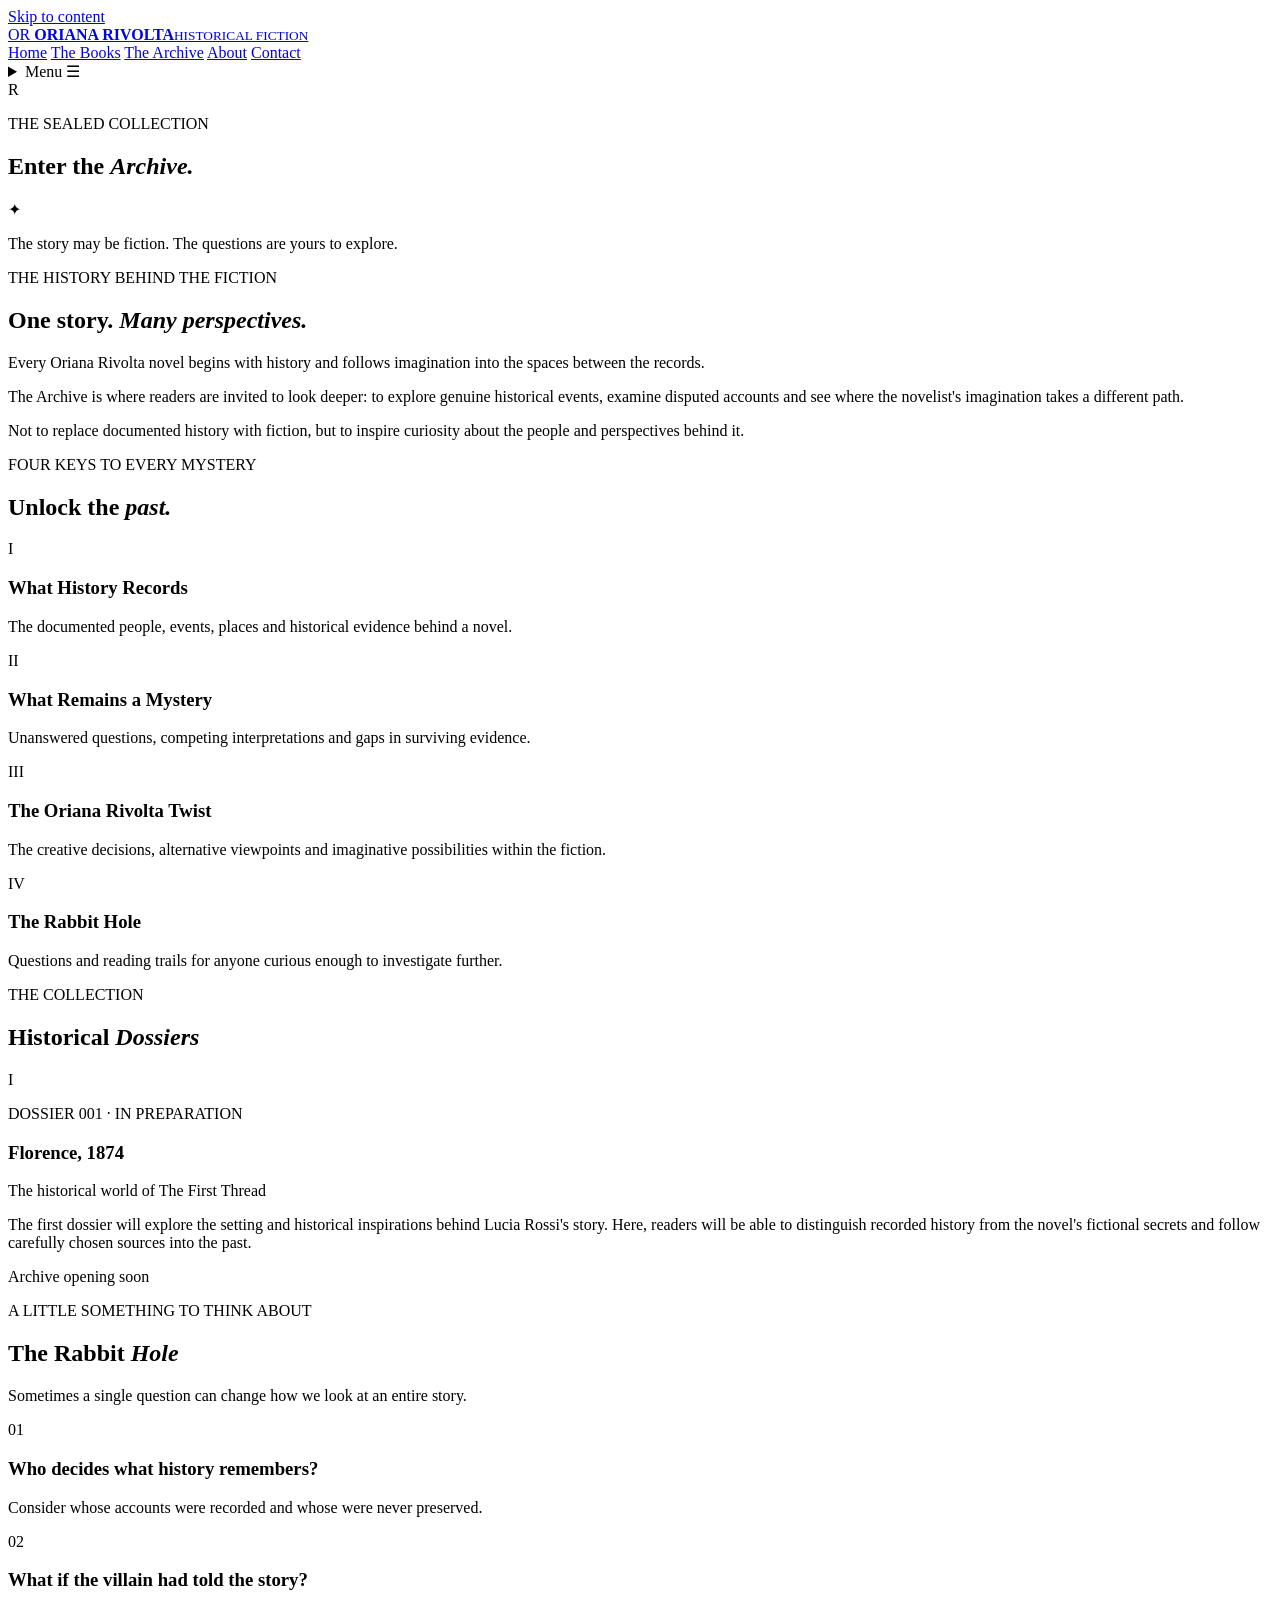
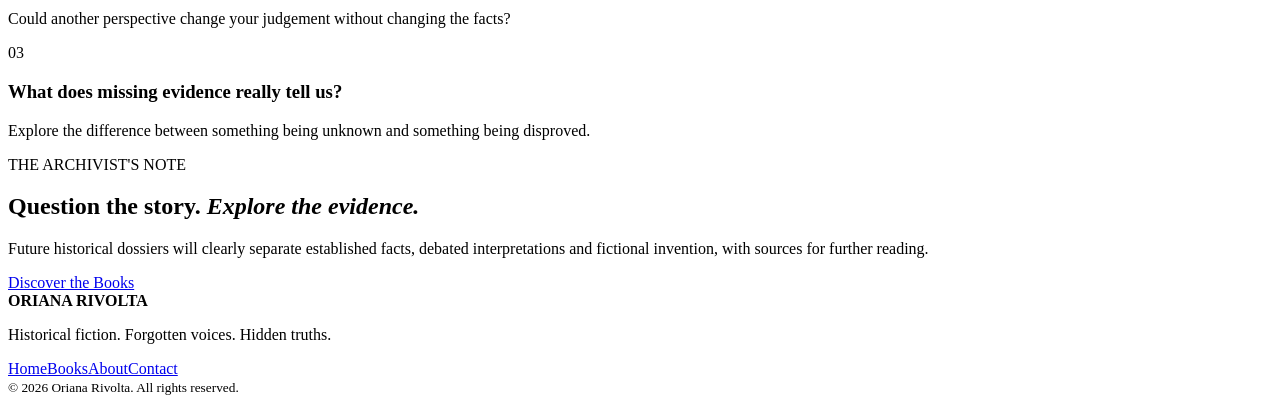
==== archive.html @ 8fa8f54d "Create archive.html" ====
<!DOCTYPE html>
<html lang="en">
<head>
  <meta charset="UTF-8">
  <meta name="viewport" content="width=device-width, initial-scale=1">
  <meta name="theme-color" content="#101a17">
  <meta name="description" content="Enter the historical archive of Oriana Rivolta. Explore the real history, mysteries and questions behind the fiction.">
  <title>The Archive | Oriana Rivolta</title>
  <link rel="stylesheet" href="style.css">
</head>
<body>
  <a class="skip-link" href="#main">Skip to content</a>

  <header class="site-header">
    <div class="shell header-inner">
      <a class="brand" href="index.html">
        <span class="brand-mark">OR</span>
        <span class="brand-name"><strong>ORIANA RIVOLTA</strong><small>HISTORICAL FICTION</small></span>
      </a>
      <nav class="desktop-nav" aria-label="Main navigation">
        <a href="index.html">Home</a>
        <a href="books.html">The Books</a>
        <a class="active" aria-current="page" href="archive.html">The Archive</a>
        <a href="about.html">About</a>
        <a href="contact.html">Contact</a>
      </nav>
      <details class="mobile-nav">
        <summary>Menu ☰</summary>
        <nav aria-label="Mobile navigation">
          <a href="index.html">Home</a>
          <a href="books.html">The Books</a>
          <a href="archive.html">The Archive</a>
          <a href="about.html">About</a>
          <a href="contact.html">Contact</a>
        </nav>
      </details>
    </div>
  </header>

  <main id="main">
    <section class="page-hero page-hero-archive">
      <div class="shell center narrow">
        <div class="wax-seal" aria-hidden="true">R</div>
        <p class="eyebrow">THE SEALED COLLECTION</p>
        <h1>Enter the <em>Archive.</em></h1>
        <div class="ornament-divider">✦</div>
        <p class="lead">The story may be fiction. The questions are yours to explore.</p>
      </div>
    </section>

    <section class="section">
      <div class="shell narrow center">
        <p class="eyebrow">THE HISTORY BEHIND THE FICTION</p>
        <h2>One story. <em>Many perspectives.</em></h2>
        <p class="lead">
          Every Oriana Rivolta novel begins with history and
          follows imagination into the spaces between the records.
        </p>
        <p>
          The Archive is where readers are invited to look deeper:
          to explore genuine historical events, examine disputed
          accounts and see where the novelist's imagination
          takes a different path.
        </p>
        <p>
          Not to replace documented history with fiction,
          but to inspire curiosity about the people and
          perspectives behind it.
        </p>
      </div>
    </section>

    <section class="section archive-preview" id="method">
      <div class="shell">
        <div class="center section-heading">
          <p class="eyebrow">FOUR KEYS TO EVERY MYSTERY</p>
          <h2>Unlock the <em>past.</em></h2>
        </div>

        <div class="four-grid">
          <article class="info-card">
            <span class="card-icon">I</span>
            <h3>What History Records</h3>
            <p>The documented people, events, places and historical evidence behind a novel.</p>
          </article>
          <article class="info-card">
            <span class="card-icon">II</span>
            <h3>What Remains a Mystery</h3>
            <p>Unanswered questions, competing interpretations and gaps in surviving evidence.</p>
          </article>
          <article class="info-card">
            <span class="card-icon">III</span>
            <h3>The Oriana Rivolta Twist</h3>
            <p>The creative decisions, alternative viewpoints and imaginative possibilities within the fiction.</p>
          </article>
          <article class="info-card">
            <span class="card-icon">IV</span>
            <h3>The Rabbit Hole</h3>
            <p>Questions and reading trails for anyone curious enough to investigate further.</p>
          </article>
        </div>
      </div>
    </section>

    <section class="section" id="dossiers">
      <div class="shell">
        <div class="center section-heading">
          <p class="eyebrow">THE COLLECTION</p>
          <h2>Historical <em>Dossiers</em></h2>
        </div>

        <article class="archive-document">
          <div class="document-stamp" aria-hidden="true">I</div>
          <div>
            <p class="eyebrow">DOSSIER 001 · IN PREPARATION</p>
            <h3>Florence, 1874</h3>
            <p class="document-subtitle">The historical world of The First Thread</p>
            <p>
              The first dossier will explore the setting and
              historical inspirations behind Lucia Rossi's story.
              Here, readers will be able to distinguish recorded
              history from the novel's fictional secrets and follow
              carefully chosen sources into the past.
            </p>
            <span class="status-label">Archive opening soon</span>
          </div>
        </article>
      </div>
    </section>

    <section class="section archive-preview" id="rabbit-holes">
      <div class="shell">
        <div class="center section-heading">
          <p class="eyebrow">A LITTLE SOMETHING TO THINK ABOUT</p>
          <h2>The Rabbit <em>Hole</em></h2>
          <p>Sometimes a single question can change how we look at an entire story.</p>
        </div>

        <div class="three-grid">
          <article class="question-card">
            <span class="question-number">01</span>
            <h3>Who decides what history remembers?</h3>
            <p>Consider whose accounts were recorded and whose were never preserved.</p>
          </article>
          <article class="question-card">
            <span class="question-number">02</span>
            <h3>What if the villain had told the story?</h3>
            <p>Could another perspective change your judgement without changing the facts?</p>
          </article>
          <article class="question-card">
            <span class="question-number">03</span>
            <h3>What does missing evidence really tell us?</h3>
            <p>Explore the difference between something being unknown and something being disproved.</p>
          </article>
        </div>
      </div>
    </section>

    <section class="closing-banner">
      <div class="shell center">
        <p class="eyebrow">THE ARCHIVIST'S NOTE</p>
        <h2>Question the story. <em>Explore the evidence.</em></h2>
        <p>
          Future historical dossiers will clearly separate established
          facts, debated interpretations and fictional invention,
          with sources for further reading.
        </p>
        <a class="button button-gold" href="books.html">Discover the Books</a>
      </div>
    </section>
  </main>

  <footer class="site-footer">
    <div class="shell footer-inner">
      <div><strong>ORIANA RIVOLTA</strong><p>Historical fiction. Forgotten voices. Hidden truths.</p></div>
      <nav aria-label="Footer navigation">
        <a href="index.html">Home</a><a href="books.html">Books</a><a href="about.html">About</a><a href="contact.html">Contact</a>
      </nav>
      <small>© 2026 Oriana Rivolta. All rights reserved.</small>
    </div>
  </footer>
</body>
</html>
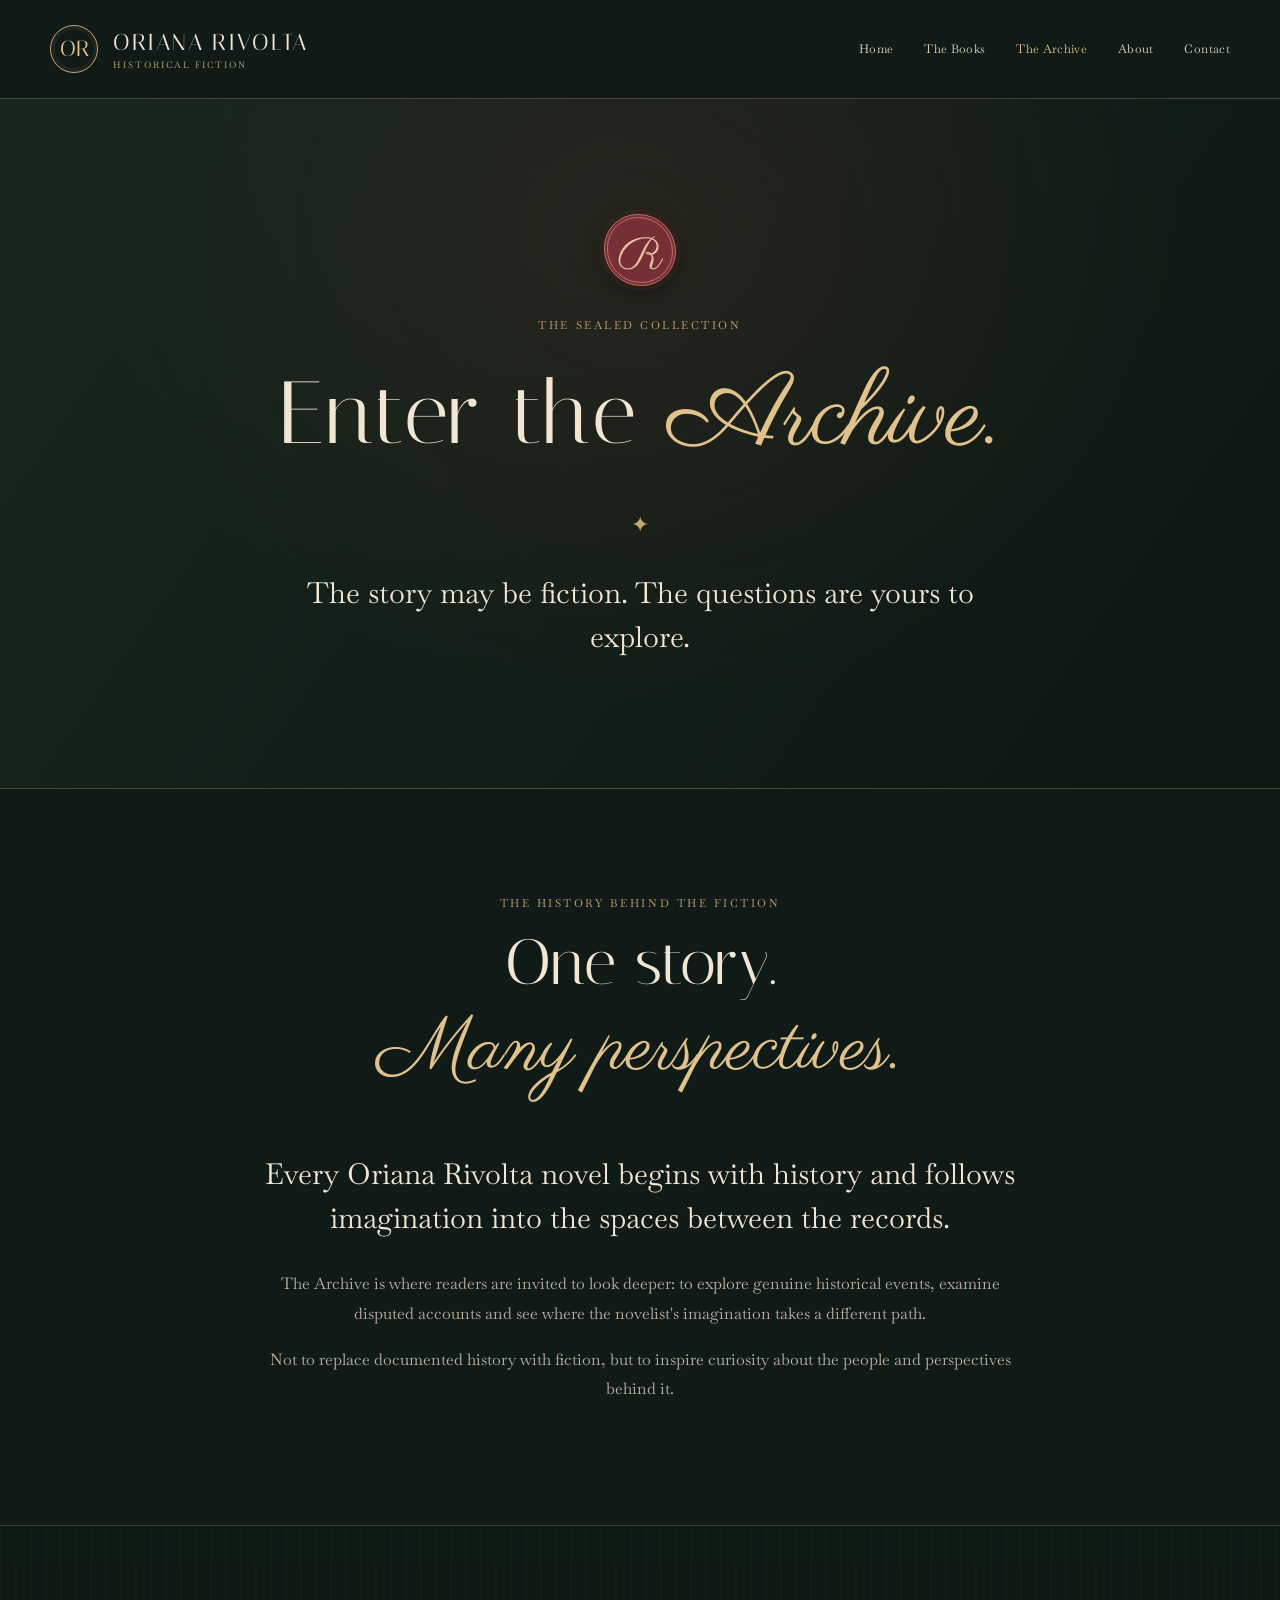
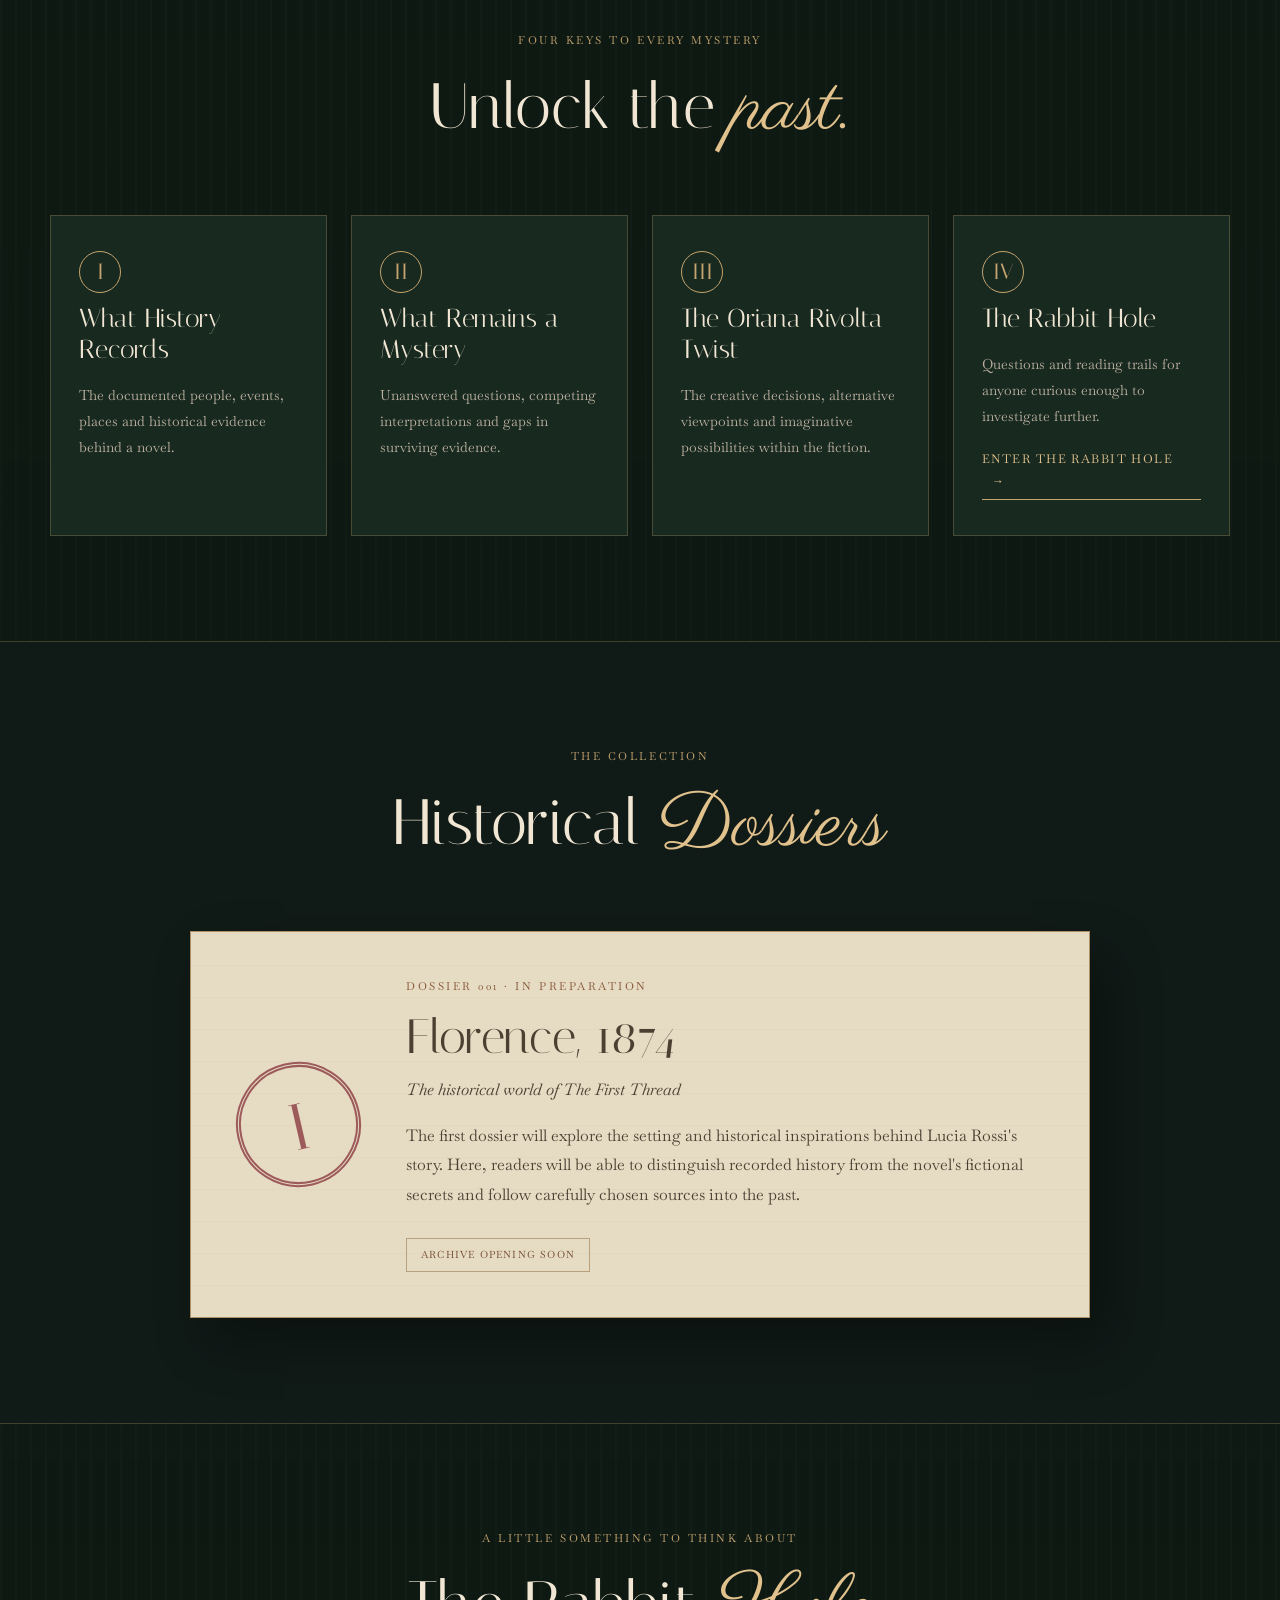
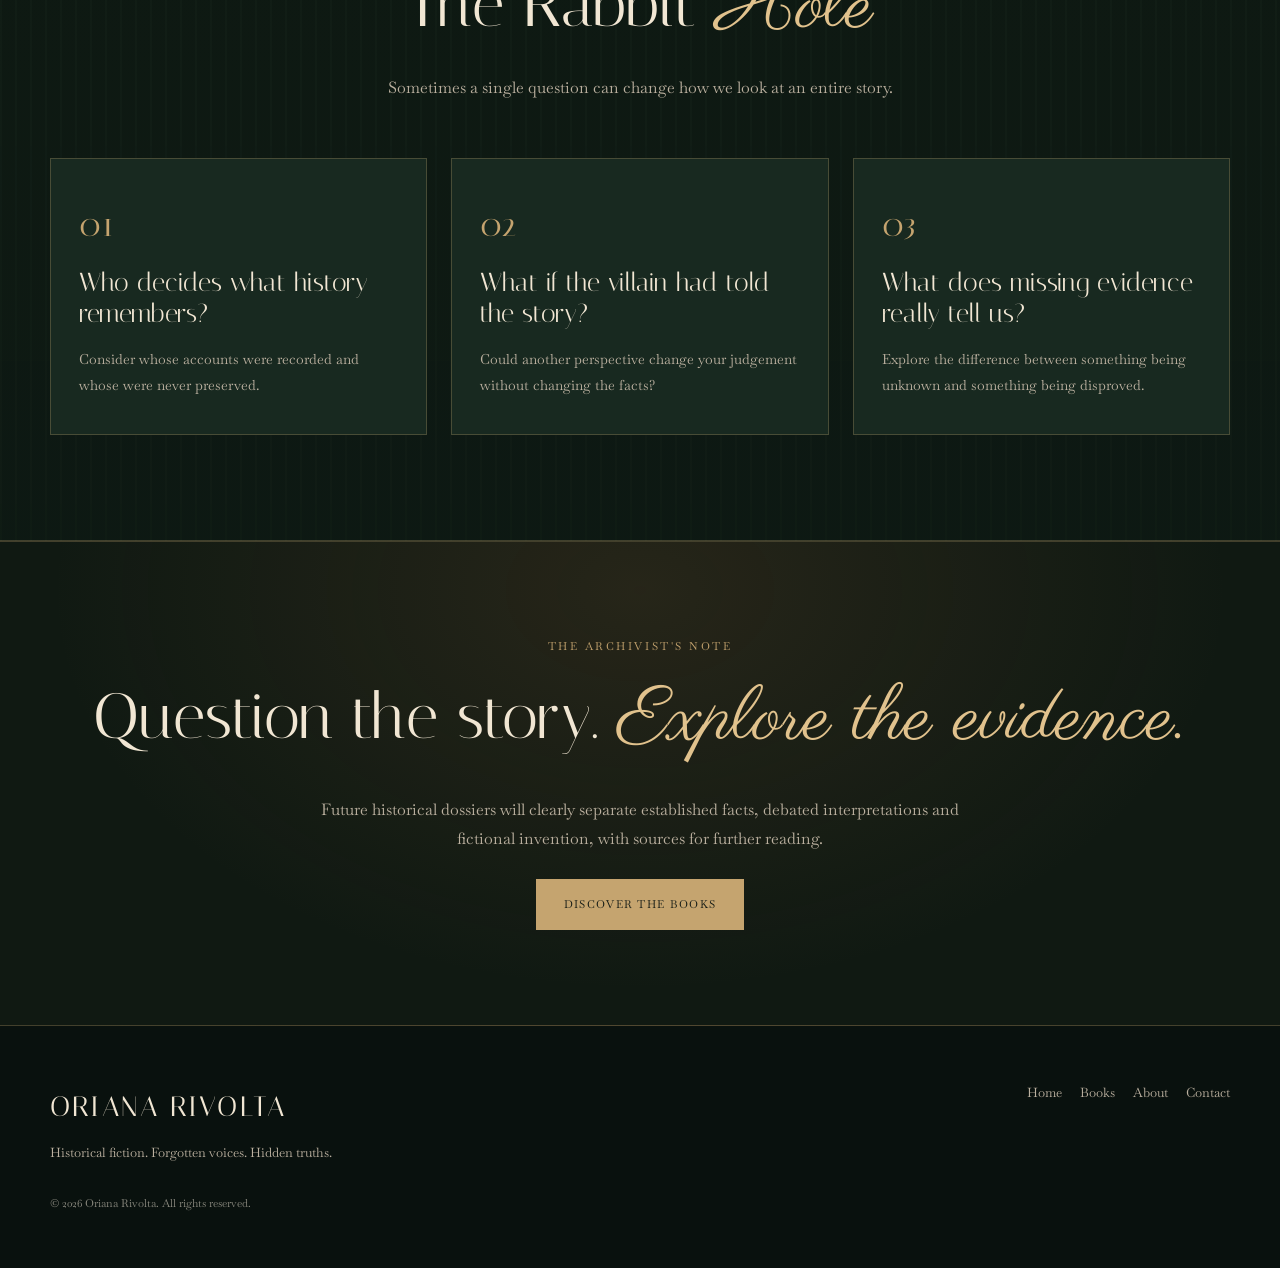
==== commit a01c5b10: "Update archive.html" ====
--- a/archive.html
+++ b/archive.html
@@ -97,7 +97,17 @@
           <article class="info-card">
             <span class="card-icon">IV</span>
             <h3>The Rabbit Hole</h3>
-            <p>Questions and reading trails for anyone curious enough to investigate further.</p>
+            
+<p>
+  Questions and reading trails for anyone
+  curious enough to investigate further.
+</p>
+
+<a class="text-link" href="rabbit-hole.html">
+  Enter the Rabbit Hole
+  <span aria-hidden="true">→</span>
+</a>
+
           </article>
         </div>
       </div>
--- a/style.css
+++ b/style.css
@@ -0,0 +1,1979 @@
+
+/* ============================================
+   ORIANA RIVOLTA
+   THE MIDNIGHT LIBRARY
+
+   FONTS
+   Italiana    - Elegant display
+   Parisienne  - Romantic script
+   Baskervville - Reading text
+   ============================================ */
+
+@import url('https://fonts.googleapis.com/css2?family=Baskervville:ital@0;1&family=Italiana&family=Parisienne&display=swap');
+
+:root {
+  --night: #101a17;
+  --forest: #17251e;
+  --forest-deep: #0b1411;
+  --panel: #1c2c24;
+
+  --parchment: #f1e6d3;
+  --cream: #e1d5bf;
+  --muted: #bcb1a0;
+
+  --gold: #c5a46f;
+  --gold-light: #e1c28d;
+  --line: rgba(197, 164, 111, .28);
+
+  --red: #a0444a;
+
+  --display: "Italiana", Georgia, serif;
+  --script: "Parisienne", cursive;
+  --reading: "Baskervville", Georgia, serif;
+}
+
+/* ============================================
+   RESET AND GENERAL
+   ============================================ */
+
+* {
+  box-sizing: border-box;
+}
+
+html {
+  scroll-behavior: smooth;
+}
+
+body {
+  margin: 0;
+  background: var(--night);
+  color: var(--cream);
+  font-family: var(--reading);
+  font-size: 16px;
+  line-height: 1.85;
+}
+
+img {
+  max-width: 100%;
+  height: auto;
+}
+
+a {
+  color: inherit;
+}
+
+button,
+a,
+summary {
+  -webkit-tap-highlight-color: transparent;
+}
+
+a:focus-visible,
+summary:focus-visible {
+  outline: 2px solid var(--gold-light);
+  outline-offset: 5px;
+}
+
+::selection {
+  background: var(--gold);
+  color: var(--forest-deep);
+}
+
+/* ============================================
+   TYPOGRAPHY
+   ============================================ */
+
+h1,
+h2,
+h3,
+p {
+  margin-top: 0;
+}
+
+h1,
+h2,
+h3 {
+  color: var(--parchment);
+  font-weight: 400;
+  line-height: 1.2;
+}
+
+h1 {
+  font-family: var(--display);
+  font-size: clamp(52px, 7vw, 100px);
+  letter-spacing: .035em;
+}
+
+h2 {
+  font-family: var(--display);
+  font-size: clamp(40px, 5vw, 64px);
+}
+
+h3 {
+  font-family: var(--display);
+  font-size: 30px;
+}
+
+h2 em,
+h3 em,
+.page-hero h1 em {
+  display: inline-block;
+  font-family: var(--script);
+  font-style: normal;
+  font-weight: 400;
+  font-size: 1.18em;
+  line-height: 1.3;
+  letter-spacing: normal;
+  color: var(--gold-light);
+}
+
+p {
+  color: var(--muted);
+}
+
+strong {
+  color: var(--parchment);
+}
+
+.eyebrow {
+  font-family: var(--reading);
+  color: var(--gold);
+  font-size: 11px;
+  font-weight: 400;
+  letter-spacing: .23em;
+  text-transform: uppercase;
+  line-height: 1.8;
+}
+
+.lead {
+  font-family: var(--reading);
+  color: var(--parchment);
+  font-size: clamp(21px, 2.5vw, 29px);
+  line-height: 1.5;
+}
+
+.intro-question {
+  margin-top: 32px;
+  font-family: var(--script);
+  font-size: clamp(30px, 4vw, 44px);
+  color: var(--gold-light);
+  line-height: 1.4;
+}
+
+.gold-rule {
+  height: 1px;
+  width: 120px;
+  background: linear-gradient(
+    90deg,
+    transparent,
+    var(--gold),
+    transparent
+  );
+  margin: 26px 0;
+}
+
+.ornament-divider {
+  color: var(--gold);
+  font-size: 22px;
+  margin: 18px 0 28px;
+}
+
+/* ============================================
+   PAGE LAYOUT
+   ============================================ */
+
+.shell {
+  width: min(1180px, calc(100% - 48px));
+  margin-inline: auto;
+}
+
+.narrow {
+  max-width: 760px;
+  margin-inline: auto;
+}
+
+.center {
+  text-align: center;
+}
+
+.section {
+  padding: 105px 0;
+  position: relative;
+}
+
+.section-heading {
+  margin-bottom: 55px;
+}
+
+.section-heading h2,
+.series-heading h2 {
+  margin-bottom: 15px;
+}
+
+.section-action {
+  margin-top: 48px;
+}
+
+.skip-link {
+  position: absolute;
+  left: 16px;
+  top: -100px;
+  z-index: 999;
+  background: var(--parchment);
+  color: var(--night);
+  padding: 10px 20px;
+}
+
+.skip-link:focus {
+  top: 12px;
+}
+
+/* ============================================
+   HEADER
+   ============================================ */
+
+.site-header {
+  position: relative;
+  z-index: 50;
+  background: #101a17;
+  border-bottom: 1px solid var(--line);
+}
+
+.header-inner {
+  display: flex;
+  align-items: center;
+  justify-content: space-between;
+  min-height: 98px;
+  gap: 25px;
+}
+
+.brand {
+  display: inline-flex;
+  align-items: center;
+  gap: 15px;
+  text-decoration: none;
+  flex-shrink: 0;
+}
+
+.brand-mark {
+  display: grid;
+  place-items: center;
+  width: 48px;
+  height: 48px;
+  border: 1px solid var(--gold);
+  border-radius: 50%;
+  color: var(--gold-light);
+  font-family: var(--display);
+  font-size: 22px;
+  box-shadow:
+    inset 0 0 0 4px rgba(197,164,111,.08);
+}
+
+.brand-name {
+  display: flex;
+  flex-direction: column;
+  line-height: 1.4;
+}
+
+.brand-name strong {
+  font-family: var(--display);
+  font-size: 23px;
+  letter-spacing: .075em;
+  font-weight: 400;
+}
+
+.brand-name small {
+  font-family: var(--reading);
+  color: var(--gold);
+  font-size: 9px;
+  letter-spacing: .22em;
+}
+
+.desktop-nav {
+  display: flex;
+  align-items: center;
+  gap: clamp(15px, 2.4vw, 32px);
+}
+
+.desktop-nav a {
+  font-family: var(--reading);
+  text-decoration: none;
+  font-size: 12px;
+  letter-spacing: .03em;
+  color: var(--cream);
+  transition: color .25s ease;
+}
+
+.desktop-nav a:hover,
+.desktop-nav a.active {
+  color: var(--gold-light);
+}
+
+.mobile-nav {
+  display: none;
+}
+
+/* ============================================
+   BUTTONS AND LINKS
+   ============================================ */
+
+.button-row {
+  display: flex;
+  flex-wrap: wrap;
+  align-items: center;
+  gap: 16px;
+  margin-top: 36px;
+}
+
+.button {
+  display: inline-flex;
+  justify-content: center;
+  align-items: center;
+  min-height: 51px;
+  padding: 14px 27px;
+  font-family: var(--reading);
+  font-size: 11px;
+  letter-spacing: .12em;
+  font-weight: 400;
+  text-decoration: none;
+  text-transform: uppercase;
+  text-align: center;
+  transition:
+    transform .25s,
+    background .25s,
+    color .25s,
+    border-color .25s;
+}
+
+.button:hover {
+  transform: translateY(-3px);
+}
+
+.button-gold {
+  background: var(--gold);
+  color: #131a15;
+  border: 1px solid var(--gold);
+}
+
+.button-gold:hover {
+  background: var(--gold-light);
+}
+
+.button-outline {
+  background: rgba(8,17,13,.25);
+  color: var(--parchment);
+  border: 1px solid rgba(225,194,141,.6);
+}
+
+.button-outline:hover {
+  background: rgba(197,164,111,.14);
+  border-color: var(--gold-light);
+}
+
+.text-link {
+  display: inline-block;
+  margin-top: 18px;
+  padding-bottom: 7px;
+  color: var(--gold-light);
+  text-decoration: none;
+  font-family: var(--reading);
+  font-size: 12px;
+  text-transform: uppercase;
+  letter-spacing: .12em;
+  border-bottom: 1px solid var(--gold);
+}
+
+.text-link span {
+  display: inline-block;
+  margin-left: 10px;
+  transition: transform .2s;
+}
+
+.text-link:hover span {
+  transform: translateX(5px);
+}
+
+/* ============================================
+   MIDNIGHT LIBRARY HERO
+   ============================================ */
+
+.hero {
+  min-height: 740px;
+  position: relative;
+  overflow: hidden;
+  isolation: isolate;
+  display: flex;
+  align-items: center;
+  border-bottom: 1px solid var(--gold);
+  background: #0c1511;
+}
+
+.hero-scene {
+  position: absolute;
+  inset: 0;
+  z-index: -2;
+  overflow: hidden;
+  background:
+    radial-gradient(
+      ellipse at 75% 45%,
+      rgba(180,126,60,.23),
+      transparent 34%
+    ),
+    radial-gradient(
+      ellipse at 45% 0%,
+      rgba(67,97,69,.2),
+      transparent 70%
+    ),
+    linear-gradient(
+      105deg,
+      #08110e 15%,
+      #17281e 60%,
+      #0a100d
+    );
+}
+
+.hero-scene::after {
+  content: "";
+  position: absolute;
+  inset: 0;
+  background: linear-gradient(
+    90deg,
+    rgba(7,13,10,.83) 0%,
+    rgba(8,15,11,.57) 43%,
+    rgba(7,12,10,.22) 75%,
+    rgba(7,12,10,.35)
+  );
+}
+
+.library-shelves {
+  position: absolute;
+  top: 0;
+  bottom: 0;
+  width: 29%;
+  opacity: .7;
+  background:
+    repeating-linear-gradient(
+      to bottom,
+      transparent 0,
+      transparent 139px,
+      #6b4a2a 140px,
+      #22170f 148px,
+      transparent 152px
+    ),
+    repeating-linear-gradient(
+      to right,
+      #281e16 0 13px,
+      #503c2b 14px 18px,
+      #161c15 19px 23px,
+      #6f5131 24px 29px,
+      #191a13 30px 39px
+    );
+  box-shadow: inset 0 0 60px 25px #0a110d;
+}
+
+.shelves-left {
+  left: 0;
+}
+
+.shelves-right {
+  right: 0;
+}
+
+.window-arch {
+  position: absolute;
+  right: 17%;
+  top: 9%;
+  width: min(31vw, 340px);
+  height: 76%;
+  border: 14px solid #59422b;
+  border-bottom-width: 22px;
+  border-radius: 190px 190px 4px 4px;
+  background:
+    radial-gradient(
+      ellipse at 55% 25%,
+      rgba(255,227,168,.2),
+      transparent 30%
+    ),
+    linear-gradient(
+      180deg,
+      #243a39 0%,
+      #35413b 55%,
+      #9a7150 100%
+    );
+  box-shadow:
+    0 0 0 5px #241d16,
+    inset 0 0 45px #0a1414,
+    0 0 70px rgba(213,149,79,.13);
+  overflow: hidden;
+}
+
+.window-arch::before {
+  content: "";
+  position: absolute;
+  left: 48%;
+  top: 0;
+  bottom: 0;
+  width: 9px;
+  background: #423020;
+  box-shadow: 0 0 9px #201913;
+}
+
+.window-arch::after {
+  content: "";
+  position: absolute;
+  left: 0;
+  right: 0;
+  top: 64%;
+  height: 10px;
+  background: #423020;
+  box-shadow: 0 0 10px #251b13;
+}
+
+.night-moon {
+  position: absolute;
+  width: 85px;
+  height: 85px;
+  right: 16%;
+  top: 19%;
+  border-radius: 50%;
+  background: #e6cd9a;
+  box-shadow:
+    0 0 50px rgba(235,200,128,.65);
+}
+
+.city-silhouette {
+  position: absolute;
+  bottom: 0;
+  left: 0;
+  right: 0;
+  height: 45%;
+  background: #172320;
+  clip-path: polygon(
+    0 70%, 11% 69%, 11% 42%,
+    15% 42%, 15% 18%, 20% 0%,
+    25% 18%, 25% 46%, 31% 46%,
+    31% 72%, 45% 72%, 45% 37%,
+    53% 28%, 61% 37%, 61% 70%,
+    73% 70%, 73% 43%, 80% 43%,
+    80% 60%, 89% 60%, 89% 41%,
+    96% 41%, 96% 69%,
+    100% 69%, 100% 100%, 0 100%
+  );
+}
+
+.scene-candle {
+  position: absolute;
+  bottom: 11%;
+  width: 11px;
+  height: 80px;
+  background: linear-gradient(
+    90deg,
+    #a78a5a,
+    #f4e6c3,
+    #997649
+  );
+  box-shadow:
+    0 0 35px 15px rgba(224,161,73,.3);
+}
+
+.scene-candle::before {
+  content: "";
+  position: absolute;
+  left: 2px;
+  top: -26px;
+  width: 7px;
+  height: 24px;
+  border-radius: 50% 50% 45% 45%;
+  background: #ffcf76;
+  box-shadow:
+    0 0 25px 12px rgba(255,179,61,.45);
+  animation: flicker 3s ease-in-out infinite alternate;
+}
+
+.candle-one {
+  right: 10%;
+}
+
+.candle-two {
+  right: 47%;
+  bottom: 9%;
+  height: 55px;
+}
+
+@keyframes flicker {
+  from {
+    opacity: .7;
+    transform: rotate(-6deg) scale(.95);
+  }
+  to {
+    opacity: 1;
+    transform: rotate(6deg) scale(1.1);
+  }
+}
+
+/* RED THREAD */
+
+.thread-decoration {
+  position: absolute;
+  inset: 0;
+  width: 100%;
+  height: 100%;
+  pointer-events: none;
+  opacity: .68;
+  z-index: 1;
+}
+
+.thread-decoration path {
+  fill: none;
+  stroke: var(--red);
+  stroke-width: 2;
+  filter:
+    drop-shadow(0 0 7px rgba(160,68,74,.7));
+}
+
+/* HERO TEXT */
+
+.hero-content {
+  position: relative;
+  z-index: 2;
+  padding-top: 120px;
+  padding-bottom: 145px;
+}
+
+.hero-content h1 {
+  max-width: 750px;
+  margin-bottom: 5px;
+  font-family: var(--display);
+  font-size: clamp(55px, 8vw, 105px);
+  font-weight: 400;
+  letter-spacing: .065em;
+  text-shadow:
+    0 4px 25px rgba(0,0,0,.6);
+}
+
+.hero-content h1 em {
+  display: block;
+  font-family: var(--display);
+  font-style: normal;
+  color: var(--gold-light);
+  letter-spacing: .065em;
+}
+
+.hero-tagline {
+  font-family: var(--script);
+  font-size: clamp(30px, 3.7vw, 47px);
+  line-height: 1.25;
+  color: var(--parchment);
+  max-width: 680px;
+}
+
+.hero-description {
+  max-width: 500px;
+  color: #ddd0b9;
+  font-size: 15px;
+}
+
+.hero-bottom {
+  position: absolute;
+  z-index: 2;
+  bottom: 25px;
+  left: 5%;
+  right: 5%;
+  display: flex;
+  align-items: center;
+  justify-content: space-between;
+  color: var(--gold);
+  font-size: 10px;
+  letter-spacing: .14em;
+}
+
+.hero-ornament {
+  font-size: 20px;
+}
+
+/* ============================================
+   INTRODUCTION
+   ============================================ */
+
+.intro-section {
+  background:
+    radial-gradient(
+      ellipse at 50% 0%,
+      rgba(63,98,66,.2),
+      transparent 65%
+    ),
+    var(--forest);
+}
+
+.intro-section h2 {
+  margin-bottom: 30px;
+}
+
+/* ============================================
+   FEATURED BOOK
+   ============================================ */
+
+.feature-section {
+  background: var(--forest-deep);
+  border-block: 1px solid var(--line);
+}
+
+.feature-grid {
+  display: grid;
+  grid-template-columns: .9fr 1.1fr;
+  align-items: center;
+  gap: clamp(50px, 8vw, 120px);
+}
+
+.feature-art {
+  position: relative;
+  padding: 25px 20px;
+  text-align: center;
+  background:
+    radial-gradient(
+      ellipse,
+      rgba(169,122,68,.18),
+      transparent 65%
+    );
+}
+
+.featured-cover-link {
+  display: inline-block;
+  text-decoration: none;
+}
+
+.featured-book-cover {
+  width: 100%;
+  max-width: 320px;
+  height: auto;
+  display: block;
+  margin-inline: auto;
+
+  border: 1px solid var(--gold);
+
+  box-shadow:
+    0 0 0 7px rgba(197,164,111,.04),
+    18px 24px 45px rgba(0,0,0,.55);
+
+  transition:
+    transform .35s ease,
+    box-shadow .35s ease;
+}
+
+.featured-cover-link:hover .featured-book-cover {
+  transform: translateY(-7px);
+  box-shadow:
+    0 0 0 7px rgba(197,164,111,.07),
+    22px 30px 55px rgba(0,0,0,.65);
+}
+
+.art-caption {
+  font-family: var(--reading);
+  color: var(--gold);
+  text-align: center;
+  letter-spacing: .14em;
+  font-size: 11px;
+  margin-top: 38px;
+}
+
+.feature-copy h2 {
+  margin: 12px 0 30px;
+}
+
+.feature-copy p {
+  max-width: 580px;
+}
+
+.feature-subtitle {
+  color: var(--gold) !important;
+  letter-spacing: .17em;
+  font-size: 12px;
+}
+
+.book-meta {
+  color: var(--gold);
+  font-size: 12px;
+  letter-spacing: .08em;
+}
+
+.book-availability {
+  display: inline-flex;
+  align-items: center;
+  gap: 10px;
+  color: var(--gold-light);
+  font-size: 13px;
+  padding: 10px 0;
+}
+
+.availability-dot {
+  width: 7px;
+  height: 7px;
+  border-radius: 50%;
+  background: var(--gold);
+}
+
+/* ============================================
+   ALL FOUR BOOK COVERS
+   ============================================ */
+
+.series-showcase {
+  background:
+    radial-gradient(
+      ellipse at 50% 0%,
+      rgba(113,79,51,.12),
+      transparent 55%
+    ),
+    #15221a;
+  border-bottom: 1px solid var(--line);
+}
+
+.series-cover-grid {
+  display: grid;
+  grid-template-columns: repeat(4, minmax(0,1fr));
+  gap: 30px;
+  align-items: start;
+}
+
+.series-cover-card {
+  min-width: 0;
+  text-align: center;
+}
+
+.cover-link {
+  display: block;
+  overflow: hidden;
+  border: 1px solid rgba(197,164,111,.5);
+  background: #101913;
+  box-shadow:
+    12px 17px 32px rgba(0,0,0,.45);
+
+  transition:
+    transform .35s ease,
+    box-shadow .35s ease;
+}
+
+.cover-link:hover {
+  transform: translateY(-8px);
+  box-shadow:
+    14px 23px 42px rgba(0,0,0,.6);
+}
+
+.cover-link img {
+  display: block;
+  width: 100%;
+  aspect-ratio: 2 / 3;
+  object-fit: contain;
+}
+
+.series-cover-card .eyebrow {
+  margin-top: 30px;
+  margin-bottom: 8px;
+}
+
+.series-cover-card h3 {
+  font-family: var(--display);
+  font-size: 26px;
+  min-height: 62px;
+  margin-bottom: 14px;
+}
+
+/* ============================================
+   ARCHIVE CARDS
+   ============================================ */
+
+.archive-preview {
+  background:
+    linear-gradient(
+      rgba(13,24,18,.9),
+      rgba(13,24,18,.94)
+    ),
+    repeating-linear-gradient(
+      90deg,
+      #38503b 0 2px,
+      #16241b 2px 15px
+    );
+
+  border-block: 1px solid var(--line);
+}
+
+.three-grid,
+.four-grid,
+.book-grid {
+  display: grid;
+  gap: 24px;
+}
+
+.three-grid {
+  grid-template-columns: repeat(3, minmax(0,1fr));
+}
+
+.four-grid {
+  grid-template-columns: repeat(4, minmax(0,1fr));
+}
+
+.info-card,
+.question-card,
+.book-tile,
+.contact-card {
+  background: rgba(26,44,35,.85);
+  border: 1px solid var(--line);
+  padding: 35px 28px;
+
+  transition:
+    border-color .3s,
+    transform .3s;
+}
+
+.info-card:hover,
+.question-card:hover,
+.book-tile:hover {
+  border-color: var(--gold);
+  transform: translateY(-5px);
+}
+
+.info-card h3,
+.question-card h3 {
+  font-family: var(--display);
+  font-size: 26px;
+  margin: 10px 0 18px;
+}
+
+.info-card p,
+.question-card p {
+  font-size: 14px;
+  margin-bottom: 0;
+}
+
+.card-icon {
+  display: grid;
+  place-items: center;
+  width: 42px;
+  height: 42px;
+  border: 1px solid var(--gold);
+  border-radius: 50%;
+  color: var(--gold);
+  font-family: var(--display);
+  font-size: 22px;
+}
+
+.question-number {
+  color: var(--gold);
+  font-family: var(--display);
+  font-size: 34px;
+}
+
+/* ============================================
+   AUTHOR PREVIEW
+   ============================================ */
+
+.author-preview {
+  background:
+    radial-gradient(
+      circle at center,
+      #233529,
+      #111c16 65%
+    );
+}
+
+.wax-seal {
+  display: grid;
+  place-items: center;
+
+  width: 72px;
+  height: 72px;
+  margin: 0 auto 30px;
+
+  border: 4px double #c56e69;
+  border-radius: 47% 53% 48% 52%;
+
+  background: #753036;
+
+  box-shadow:
+    0 0 0 5px rgba(117,48,54,.15),
+    0 5px 20px rgba(0,0,0,.4);
+
+  color: #ebc1a4;
+  font-family: var(--script);
+  font-size: 42px;
+}
+
+/* ============================================
+   INNER PAGE HEADERS
+   ============================================ */
+
+.page-hero {
+  padding: 115px 0 100px;
+
+  background:
+    radial-gradient(
+      ellipse at 50% 0%,
+      rgba(102,98,64,.22),
+      transparent 67%
+    ),
+    linear-gradient(
+      125deg,
+      #17271e,
+      #0d1612 75%
+    );
+
+  border-bottom: 1px solid var(--line);
+}
+
+.page-hero h1 {
+  font-size: clamp(50px, 7vw, 88px);
+  margin: 15px 0;
+}
+
+.page-hero-archive {
+  background:
+    radial-gradient(
+      ellipse at 50% 20%,
+      rgba(113,55,48,.2),
+      transparent 60%
+    ),
+    linear-gradient(125deg, #17271e, #0d1612);
+}
+
+/* ============================================
+   BOOKS PAGE
+   ============================================ */
+
+.books-introduction {
+  background: var(--forest);
+}
+
+.series-heading {
+  margin-bottom: 65px;
+}
+
+.book-feature {
+  display: grid;
+  grid-template-columns: .8fr 1.2fr;
+  gap: clamp(40px, 8vw, 100px);
+  align-items: center;
+}
+
+.book-feature .featured-book-cover {
+  max-width: 320px;
+}
+
+.book-feature h2 {
+  margin-bottom: 20px;
+}
+
+.purchase-panel {
+  margin-top: 32px;
+  border-top: 1px solid var(--line);
+  padding-top: 22px;
+}
+
+.purchase-panel h3 {
+  font-size: 29px;
+}
+
+.purchase-panel p {
+  font-size: 14px;
+}
+
+.format-options {
+  display: flex;
+  flex-wrap: wrap;
+  gap: 10px;
+  margin-top: 20px;
+}
+
+.format-pending {
+  border: 1px solid var(--line);
+  color: var(--muted);
+  background: rgba(0,0,0,.18);
+  padding: 9px 12px;
+  font-size: 11px;
+}
+
+.book-grid {
+  grid-template-columns: repeat(3, minmax(0,1fr));
+}
+
+.book-tile {
+  text-align: center;
+}
+
+.catalogue-cover {
+  display: block;
+  width: 100%;
+  max-width: 260px;
+  aspect-ratio: 2 / 3;
+  object-fit: contain;
+  margin: 0 auto 32px;
+  border: 1px solid var(--gold);
+
+  box-shadow:
+    12px 18px 30px rgba(0,0,0,.45);
+}
+
+.book-tile h3 {
+  font-family: var(--display);
+  font-size: 28px;
+}
+
+.book-tile p:not(.eyebrow) {
+  font-size: 14px;
+}
+
+.status-label {
+  display: inline-block;
+  padding: 7px 14px;
+  margin-top: 12px;
+
+  border: 1px solid var(--line);
+  color: var(--gold-light);
+
+  text-transform: uppercase;
+  letter-spacing: .12em;
+  font-size: 10px;
+}
+
+.status-published {
+  border-color: var(--gold);
+  color: var(--gold-light);
+}
+
+/* ============================================
+   ARCHIVE DOSSIERS
+   ============================================ */
+
+.archive-document {
+  position: relative;
+  display: flex;
+  align-items: center;
+  gap: 45px;
+
+  max-width: 900px;
+  margin: auto;
+  padding: 45px;
+
+  background:
+    repeating-linear-gradient(
+      0deg,
+      transparent 0 31px,
+      rgba(80,63,39,.045) 32px
+    ),
+    #e6dbc3;
+
+  border: 1px solid #ac8f62;
+  box-shadow:
+    18px 25px 50px rgba(0,0,0,.3);
+}
+
+.archive-document h3,
+.archive-document p {
+  color: #4b4032;
+}
+
+.archive-document h3 {
+  font-size: 48px;
+  margin-bottom: 10px;
+}
+
+.archive-document .eyebrow {
+  color: #855537;
+}
+
+.archive-document .status-label {
+  color: #714930;
+  border-color: #b9a07c;
+}
+
+.document-stamp {
+  display: grid;
+  place-items: center;
+  flex-shrink: 0;
+
+  width: 125px;
+  height: 125px;
+
+  border: 5px double #8c3b40;
+  border-radius: 50%;
+
+  color: #8c3b40;
+  font-family: var(--display);
+  font-size: 65px;
+
+  transform: rotate(-13deg);
+  opacity: .8;
+}
+
+.document-subtitle {
+  font-style: italic;
+}
+
+/* ============================================
+   ABOUT PAGE
+   ============================================ */
+
+.about-layout {
+  display: grid;
+  grid-template-columns: .75fr 1.25fr;
+  gap: clamp(40px, 7vw, 110px);
+  align-items: start;
+}
+
+.about-emblem {
+  padding: 80px 30px;
+  border: 1px solid var(--line);
+  text-align: center;
+
+  background:
+    radial-gradient(circle, #26382d, #121e18);
+}
+
+.large-monogram {
+  display: grid;
+  place-items: center;
+
+  width: 190px;
+  height: 190px;
+  margin: 0 auto 30px;
+
+  border: 2px solid var(--gold);
+  border-radius: 50%;
+
+  color: var(--gold-light);
+  font-family: var(--display);
+  font-size: 90px;
+}
+
+.about-emblem p {
+  letter-spacing: .16em;
+  color: var(--gold);
+  font-size: 10px;
+}
+
+.about-emblem .gold-rule {
+  margin: 28px auto;
+}
+
+.about-writing p {
+  margin-bottom: 22px;
+}
+
+.about-writing h2 {
+  margin-bottom: 35px;
+}
+
+.literary-quote {
+  margin: 35px 0;
+  padding: 10px 0 10px 30px;
+  border-left: 2px solid var(--gold);
+
+  font-family: var(--script);
+  font-size: 38px;
+  line-height: 1.4;
+  color: var(--gold-light);
+}
+
+/* ============================================
+   CONTACT PAGE
+   ============================================ */
+
+.contact-grid {
+  display: grid;
+  grid-template-columns: repeat(2, minmax(0,1fr));
+  gap: 30px;
+}
+
+.contact-card {
+  padding: 50px;
+}
+
+.contact-card h2 {
+  margin-bottom: 25px;
+}
+
+.contact-placeholder {
+  margin-top: 30px;
+  padding: 15px 20px;
+  border: 1px solid var(--line);
+  color: var(--gold-light);
+  font-size: 13px;
+  letter-spacing: .07em;
+}
+
+/* ============================================
+   CLOSING BANNER
+   ============================================ */
+
+.closing-banner {
+  padding: 95px 0;
+
+  background:
+    radial-gradient(
+      ellipse at 50% 10%,
+      rgba(141,92,55,.18),
+      transparent 65%
+    ),
+    #101912;
+
+  border-top: 1px solid var(--line);
+  border-bottom: 1px solid var(--line);
+}
+
+.closing-banner h2 {
+  margin: 15px auto 25px;
+}
+
+.closing-banner p:not(.eyebrow) {
+  max-width: 670px;
+  margin: 0 auto 25px;
+}
+
+/* ============================================
+   FOOTER
+   ============================================ */
+
+.site-footer {
+  padding: 55px 0;
+  background: #09110e;
+}
+
+.footer-inner {
+  display: grid;
+  grid-template-columns: 1.2fr 1fr;
+  gap: 20px 40px;
+  align-items: start;
+}
+
+.footer-inner strong {
+  font-family: var(--display);
+  font-size: 28px;
+  letter-spacing: .08em;
+  font-weight: 400;
+}
+
+.footer-inner p {
+  margin: 8px 0;
+  font-size: 13px;
+}
+
+.footer-inner nav {
+  display: flex;
+  flex-wrap: wrap;
+  justify-content: end;
+  gap: 18px;
+}
+
+.footer-inner nav a {
+  text-decoration: none;
+  font-size: 13px;
+  color: var(--muted);
+}
+
+.footer-inner nav a:hover {
+  color: var(--gold);
+}
+
+.footer-inner small {
+  color: #8c8b80;
+  font-size: 11px;
+}
+
+/* ============================================
+   TABLET
+   ============================================ */
+
+@media (max-width: 950px) {
+
+  .desktop-nav {
+    display: none;
+  }
+
+  .mobile-nav {
+    display: block;
+    position: relative;
+  }
+
+  .mobile-nav summary {
+    list-style: none;
+    cursor: pointer;
+    color: var(--gold-light);
+    border: 1px solid var(--line);
+    padding: 8px 14px;
+    font-size: 13px;
+  }
+
+  .mobile-nav summary::-webkit-details-marker {
+    display: none;
+  }
+
+  .mobile-nav nav {
+    position: absolute;
+    right: 0;
+    top: calc(100% + 10px);
+    width: 210px;
+
+    background: #14221b;
+    border: 1px solid var(--gold);
+    box-shadow:
+      0 18px 35px rgba(0,0,0,.55);
+
+    display: flex;
+    flex-direction: column;
+    padding: 12px;
+  }
+
+  .mobile-nav nav a {
+    padding: 10px 12px;
+    text-decoration: none;
+    color: var(--cream);
+    font-size: 13px;
+  }
+
+  .mobile-nav nav a:hover {
+    background: #243a2c;
+    color: var(--gold-light);
+  }
+
+  .series-cover-grid {
+    grid-template-columns: repeat(2, minmax(0,1fr));
+    gap: 35px;
+  }
+
+  .four-grid {
+    grid-template-columns: repeat(2, minmax(0,1fr));
+  }
+
+}
+
+/* ============================================
+   MOBILE
+   ============================================ */
+
+@media (max-width: 700px) {
+
+  .shell {
+    width: min(100% - 32px, 1180px);
+  }
+
+  .header-inner {
+    min-height: 78px;
+  }
+
+  .brand-name strong {
+    font-size: 19px;
+  }
+
+  .brand-name small {
+    font-size: 8px;
+  }
+
+  .brand-mark {
+    width: 40px;
+    height: 40px;
+  }
+
+  .section {
+    padding: 74px 0;
+  }
+
+  .hero {
+    min-height: 700px;
+  }
+
+  .hero-content {
+    padding-top: 90px;
+    padding-bottom: 120px;
+  }
+
+  .hero-content h1 {
+    font-size: clamp(48px, 11vw, 76px);
+    overflow-wrap: anywhere;
+  }
+
+  .hero-tagline {
+    font-size: clamp(29px, 8vw, 39px);
+  }
+
+  .window-arch {
+    right: -8%;
+    top: 8%;
+    height: 70%;
+    width: 56vw;
+    opacity: .55;
+  }
+
+  .library-shelves {
+    width: 40%;
+  }
+
+  .hero-scene::after {
+    background: linear-gradient(
+      90deg,
+      rgba(7,13,10,.88),
+      rgba(7,13,10,.57)
+    );
+  }
+
+  .hero-bottom {
+    gap: 12px;
+    font-size: 8px;
+  }
+
+  .button-row {
+    align-items: stretch;
+  }
+
+  .button-row .button {
+    flex: 1 1 180px;
+  }
+
+  .feature-grid,
+  .book-feature,
+  .about-layout,
+  .contact-grid {
+    grid-template-columns: 1fr;
+  }
+
+  .three-grid,
+  .book-grid {
+    grid-template-columns: 1fr;
+  }
+
+  .four-grid {
+    grid-template-columns: 1fr;
+  }
+
+  .series-cover-grid {
+    grid-template-columns: repeat(2, minmax(0,1fr));
+    gap: 25px 16px;
+  }
+
+  .series-cover-card h3 {
+    font-size: 21px;
+    min-height: 52px;
+  }
+
+  .series-cover-card .eyebrow {
+    margin-top: 20px;
+  }
+
+  .featured-book-cover {
+    max-width: 285px;
+  }
+
+  .archive-document {
+    flex-direction: column;
+    align-items: flex-start;
+    padding: 28px;
+    gap: 20px;
+  }
+
+  .document-stamp {
+    width: 80px;
+    height: 80px;
+    font-size: 45px;
+  }
+
+  .contact-card {
+    padding: 30px;
+  }
+
+  .footer-inner {
+    grid-template-columns: 1fr;
+  }
+
+  .footer-inner nav {
+    justify-content: start;
+  }
+
+  .page-hero {
+    padding: 85px 0;
+  }
+
+  .page-hero h1 {
+    overflow-wrap: anywhere;
+  }
+
+}
+
+/* ============================================
+   SMALL MOBILE SCREENS
+   ============================================ */
+
+@media (max-width: 380px) {
+
+  .brand {
+    gap: 8px;
+  }
+
+  .brand-name strong {
+    font-size: 16px;
+  }
+
+  .hero-content h1 {
+    font-size: 44px;
+  }
+
+  .series-cover-card h3 {
+    font-size: 19px;
+  }
+
+  .series-cover-grid {
+    gap: 20px 12px;
+  }
+
+}
+
+/* ============================================
+   ACCESSIBILITY
+   ============================================ */
+
+@media (prefers-reduced-motion: reduce) {
+
+  html {
+    scroll-behavior: auto;
+  }
+
+  *,
+  *::before,
+  *::after {
+    animation-duration: .01ms !important;
+    transition-duration: .01ms !important;
+  }
+
+}
+
+
+/* ============================================
+   ORIANA RIVOLTA
+   MIDNIGHT LIBRARY — CINEMATIC HERO
+
+   Uses:
+   images/midnight-library-hero.jpg
+
+   Replaces the CSS-drawn library scene.
+   ============================================ */
+
+/* Full photographic library background */
+
+.hero {
+  position: relative;
+  isolation: isolate;
+  min-height: 760px;
+  display: flex;
+  align-items: center;
+  justify-content: center;
+  overflow: hidden;
+  background: #0b1510;
+  border-bottom: 1px solid var(--gold);
+}
+
+.hero-scene {
+  position: absolute;
+  inset: 0;
+  z-index: -2;
+
+  background-image:
+    url("images/midnight-library-hero.jpg");
+
+  background-position: center center;
+  background-size: cover;
+  background-repeat: no-repeat;
+  background-color: #101a17;
+}
+
+/* Subtle shading keeps the words readable */
+
+.hero-scene::after {
+  content: "";
+  display: block;
+  position: absolute;
+  inset: 0;
+
+  background: linear-gradient(
+    90deg,
+    rgba(5, 13, 9, .12) 0%,
+    rgba(5, 13, 9, .20) 30%,
+    rgba(5, 13, 9, .08) 65%,
+    rgba(5, 13, 9, .02) 100%
+  );
+}
+
+/* Hide all the old cartoon library elements */
+
+.hero-scene .library-shelves,
+.hero-scene .window-arch,
+.hero-scene .night-moon,
+.hero-scene .city-silhouette,
+.hero-scene .scene-candle {
+  display: none !important;
+}
+
+/* The new artwork already has a red thread */
+
+.hero .thread-decoration {
+  display: none !important;
+}
+
+/* Elegant text over the dark centre of the image */
+
+.hero-content {
+  position: relative;
+  z-index: 2;
+
+  width: min(760px, calc(100% - 48px));
+  margin-inline: auto;
+  padding: 110px 0 135px;
+
+  text-align: center;
+}
+
+.hero-content .eyebrow {
+  margin-bottom: 24px;
+  color: #e6c994;
+
+  font-size: 12px;
+  letter-spacing: .24em;
+
+  text-shadow: 0 2px 12px rgba(0,0,0,.9);
+}
+
+.hero-content h1 {
+  margin: 0 auto 18px;
+
+  font-family: var(--display);
+  font-weight: 400;
+  font-size: clamp(62px, 7.3vw, 106px);
+
+  line-height: 1.02;
+  letter-spacing: .055em;
+
+  color: #f5e9d3;
+
+  text-shadow:
+    0 3px 12px rgba(0,0,0,.75),
+    0 0 35px rgba(0,0,0,.5);
+}
+
+.hero-content h1 em {
+  display: block;
+
+  font-family: var(--display);
+  font-style: normal;
+
+  color: #eac990;
+  letter-spacing: .07em;
+}
+
+/* Ornamental gold divider */
+
+.hero-content .gold-rule {
+  width: min(320px, 65%);
+  height: 1px;
+
+  margin: 26px auto 30px;
+
+  background: linear-gradient(
+    90deg,
+    transparent,
+    #d8b77a 20%,
+    #f1d39b 50%,
+    #d8b77a 80%,
+    transparent
+  );
+}
+
+/* Parisienne signature-style quotation */
+
+.hero-tagline {
+  max-width: 690px;
+  margin: 0 auto 22px;
+
+  font-family: var(--script);
+  font-size: clamp(33px, 4vw, 54px);
+  font-weight: 400;
+
+  line-height: 1.25;
+  color: #f5e7d0;
+
+  text-shadow:
+    0 3px 12px rgba(0,0,0,.95);
+}
+
+.hero-description {
+  max-width: 510px;
+  margin: 0 auto;
+
+  font-family: var(--reading);
+  font-size: 16px;
+  line-height: 1.8;
+
+  color: #f3e7d3;
+
+  text-shadow:
+    0 2px 10px rgba(0,0,0,.95);
+}
+
+/* Refined gold buttons */
+
+.hero .button-row {
+  display: flex;
+  justify-content: center;
+  align-items: center;
+  flex-wrap: wrap;
+
+  gap: 18px;
+  margin-top: 35px;
+}
+
+.hero .button {
+  min-width: 190px;
+
+  box-shadow:
+    0 5px 20px rgba(0,0,0,.35);
+}
+
+.hero .button-gold {
+  background: linear-gradient(
+    135deg,
+    #e8c789,
+    #b88d51
+  );
+
+  border: 1px solid #e7c58c;
+  color: #18150f;
+}
+
+.hero .button-outline {
+  background: rgba(8,15,11,.7);
+  border: 1px solid #cba66b;
+  color: #f4e7cf;
+}
+
+.hero .button-outline:hover {
+  background: rgba(197,164,111,.2);
+}
+
+/* Bottom caption */
+
+.hero-bottom {
+  position: absolute;
+  bottom: 20px;
+  left: 5%;
+  right: 5%;
+  z-index: 3;
+
+  color: #e0c28e;
+
+  text-shadow:
+    0 2px 8px #000;
+}
+
+/* ============================================
+   TABLETS AND SMALLER BROWSER WINDOWS
+
+   Show the complete artwork above the words
+   instead of cutting Florence out of the frame.
+   ============================================ */
+
+@media (max-width: 900px) {
+
+  .hero {
+    display: block;
+    min-height: 0;
+
+    padding-top: clamp(190px, 46vw, 410px);
+  }
+
+  .hero-scene {
+    background-image:
+      url("images/midnight-library-hero.jpg");
+
+    background-position: center top;
+    background-size: 100% auto;
+    background-repeat: no-repeat;
+    background-color: #101a17;
+  }
+
+  .hero-scene::after {
+    background: linear-gradient(
+      to bottom,
+      transparent 0%,
+      rgba(16,26,23,.1) 22%,
+      #101a17 47%,
+      #101a17 100%
+    );
+  }
+
+  .hero-content {
+    width: min(100% - 40px, 650px);
+
+    padding: 25px 0 85px;
+    text-align: center;
+  }
+
+  .hero-content h1 {
+    font-size: clamp(47px, 9vw, 82px);
+  }
+
+  .hero-tagline {
+    font-size: clamp(29px, 5.6vw, 43px);
+  }
+
+  .hero-bottom {
+    bottom: 18px;
+  }
+}
+
+/* ============================================
+   MOBILE
+   ============================================ */
+
+@media (max-width: 480px) {
+
+  .hero {
+    padding-top: 46vw;
+  }
+
+  .hero-content {
+    width: calc(100% - 32px);
+    padding: 30px 0 90px;
+  }
+
+  .hero-content h1 {
+    font-size: clamp(42px, 11vw, 60px);
+    letter-spacing: .02em;
+  }
+
+  .hero-content h1 em {
+    letter-spacing: .035em;
+  }
+
+  .hero-content .eyebrow {
+    font-size: 10px;
+    letter-spacing: .15em;
+  }
+
+  .hero-tagline {
+    font-size: clamp(29px, 8vw, 37px);
+  }
+
+  .hero-description {
+    font-size: 14px;
+  }
+
+  .hero .button-row {
+    flex-direction: column;
+    align-items: stretch;
+  }
+
+  .hero .button {
+    width: 100%;
+  }
+
+  .hero-bottom {
+    font-size: 8px;
+  }
+}
+
+
+
